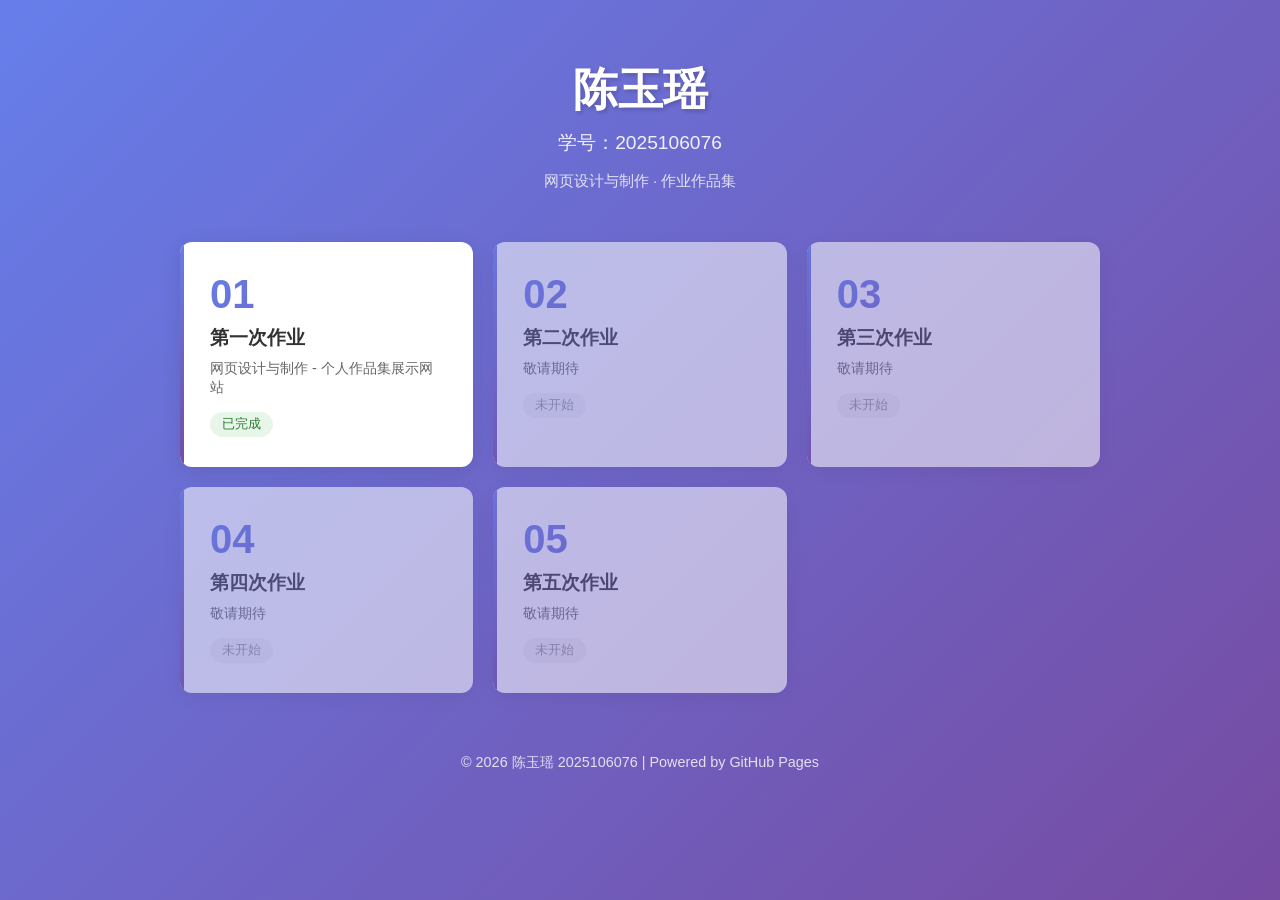
==== index.html @ da8a431a "Initial commit: 第一次作业提交" ====
<!DOCTYPE html>
<html lang="zh-CN">
<head>
    <meta charset="UTF-8">
    <meta name="viewport" content="width=device-width, initial-scale=1.0">
    <title>陈玉瑶 2025106076 - 作业作品集</title>
    <style>
        * {
            margin: 0;
            padding: 0;
            box-sizing: border-box;
        }

        body {
            font-family: 'Microsoft YaHei', 'PingFang SC', sans-serif;
            background: linear-gradient(135deg, #667eea 0%, #764ba2 100%);
            min-height: 100vh;
            color: #333;
        }

        .container {
            max-width: 960px;
            margin: 0 auto;
            padding: 60px 20px;
        }

        header {
            text-align: center;
            color: #fff;
            margin-bottom: 50px;
        }

        header h1 {
            font-size: 2.8em;
            margin-bottom: 10px;
            text-shadow: 2px 2px 4px rgba(0,0,0,0.2);
        }

        header .student-id {
            font-size: 1.2em;
            opacity: 0.9;
        }

        header .course {
            margin-top: 15px;
            font-size: 0.95em;
            opacity: 0.8;
        }

        .assignments {
            display: grid;
            grid-template-columns: repeat(auto-fit, minmax(280px, 1fr));
            gap: 20px;
            margin-bottom: 40px;
        }

        .assignment-card {
            background: #fff;
            border-radius: 12px;
            padding: 30px;
            text-decoration: none;
            color: #333;
            box-shadow: 0 4px 20px rgba(0,0,0,0.1);
            transition: transform 0.3s ease, box-shadow 0.3s ease;
            position: relative;
            overflow: hidden;
        }

        .assignment-card::before {
            content: '';
            position: absolute;
            top: 0;
            left: 0;
            width: 4px;
            height: 100%;
            background: linear-gradient(135deg, #667eea, #764ba2);
        }

        .assignment-card:hover {
            transform: translateY(-4px);
            box-shadow: 0 8px 30px rgba(0,0,0,0.15);
        }

        .assignment-card.disabled {
            opacity: 0.55;
            cursor: not-allowed;
        }

        .assignment-card.disabled:hover {
            transform: none;
            box-shadow: 0 4px 20px rgba(0,0,0,0.1);
        }

        .assignment-number {
            font-size: 2.5em;
            font-weight: bold;
            background: linear-gradient(135deg, #667eea, #764ba2);
            -webkit-background-clip: text;
            -webkit-text-fill-color: transparent;
            background-clip: text;
            margin-bottom: 8px;
        }

        .assignment-title {
            font-size: 1.2em;
            font-weight: 600;
            margin-bottom: 8px;
        }

        .assignment-desc {
            font-size: 0.9em;
            color: #666;
            margin-bottom: 15px;
        }

        .assignment-status {
            display: inline-block;
            padding: 4px 12px;
            border-radius: 20px;
            font-size: 0.8em;
        }

        .status-done {
            background: #e8f5e9;
            color: #2e7d32;
        }

        .status-pending {
            background: #f5f5f5;
            color: #999;
        }

        footer {
            text-align: center;
            color: #fff;
            padding: 20px 0;
            font-size: 0.9em;
            opacity: 0.8;
        }

        @media (max-width: 600px) {
            header h1 {
                font-size: 2em;
            }
            .assignments {
                grid-template-columns: 1fr;
            }
        }
    </style>
</head>
<body>
    <div class="container">
        <header>
            <h1>陈玉瑶</h1>
            <p class="student-id">学号：2025106076</p>
            <p class="course">网页设计与制作 · 作业作品集</p>
        </header>

        <div class="assignments">
            <a href="Assignment1/index.html" class="assignment-card">
                <div class="assignment-number">01</div>
                <div class="assignment-title">第一次作业</div>
                <div class="assignment-desc">网页设计与制作 - 个人作品集展示网站</div>
                <span class="assignment-status status-done">已完成</span>
            </a>

            <div class="assignment-card disabled">
                <div class="assignment-number">02</div>
                <div class="assignment-title">第二次作业</div>
                <div class="assignment-desc">敬请期待</div>
                <span class="assignment-status status-pending">未开始</span>
            </div>

            <div class="assignment-card disabled">
                <div class="assignment-number">03</div>
                <div class="assignment-title">第三次作业</div>
                <div class="assignment-desc">敬请期待</div>
                <span class="assignment-status status-pending">未开始</span>
            </div>

            <div class="assignment-card disabled">
                <div class="assignment-number">04</div>
                <div class="assignment-title">第四次作业</div>
                <div class="assignment-desc">敬请期待</div>
                <span class="assignment-status status-pending">未开始</span>
            </div>

            <div class="assignment-card disabled">
                <div class="assignment-number">05</div>
                <div class="assignment-title">第五次作业</div>
                <div class="assignment-desc">敬请期待</div>
                <span class="assignment-status status-pending">未开始</span>
            </div>
        </div>

        <footer>
            <p>© 2026 陈玉瑶 2025106076 | Powered by GitHub Pages</p>
        </footer>
    </div>
</body>
</html>
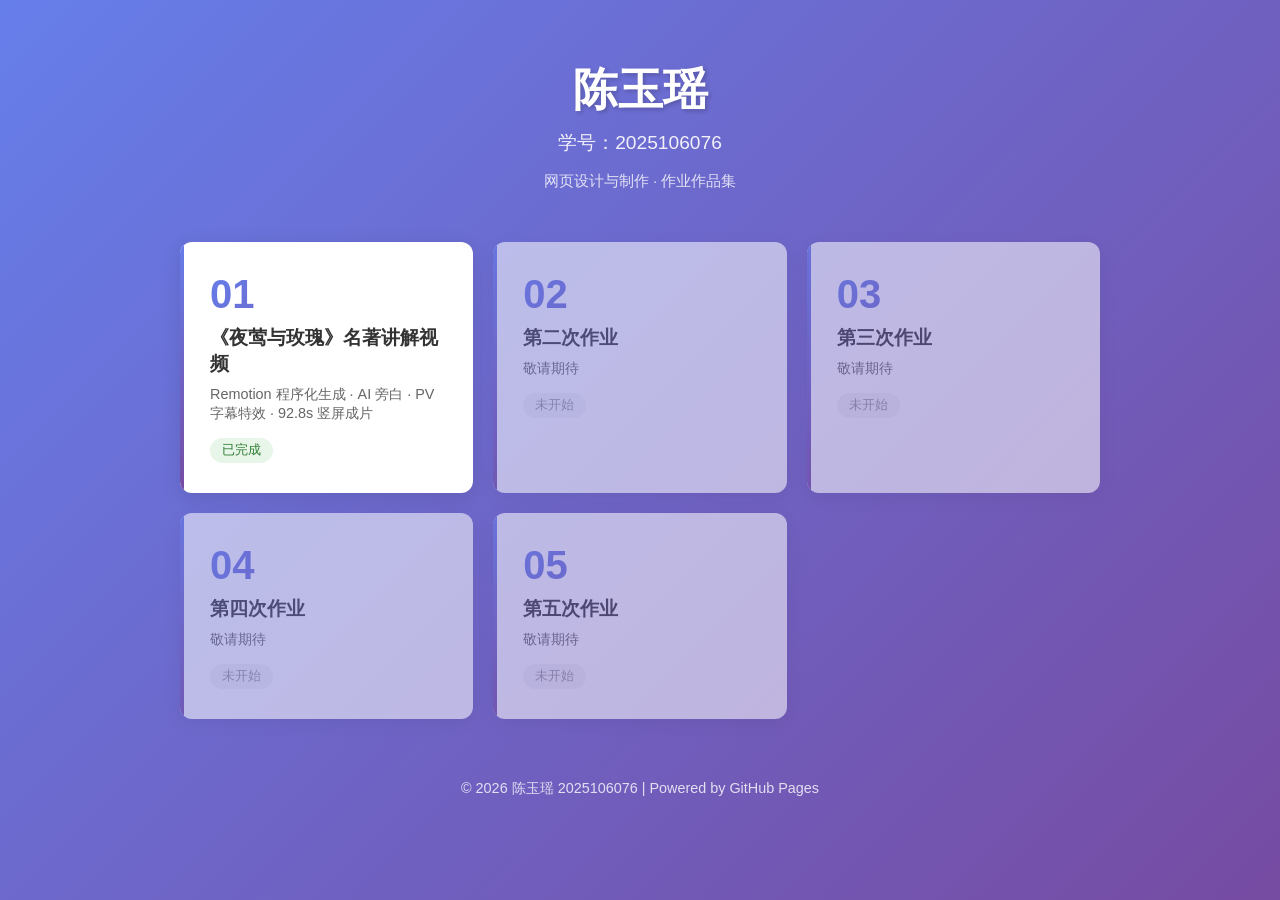
==== commit 3942affd: "Assignment1: 《夜莺与玫瑰》名著讲解视频网页 (成片/插画/23句旁白/台词表/策划总结)" ====
--- a/index.html
+++ b/index.html
@@ -159,8 +159,8 @@
         <div class="assignments">
             <a href="Assignment1/index.html" class="assignment-card">
                 <div class="assignment-number">01</div>
-                <div class="assignment-title">第一次作业</div>
-                <div class="assignment-desc">网页设计与制作 - 个人作品集展示网站</div>
+                <div class="assignment-title">《夜莺与玫瑰》名著讲解视频</div>
+                <div class="assignment-desc">Remotion 程序化生成 · AI 旁白 · PV 字幕特效 · 92.8s 竖屏成片</div>
                 <span class="assignment-status status-done">已完成</span>
             </a>
 
